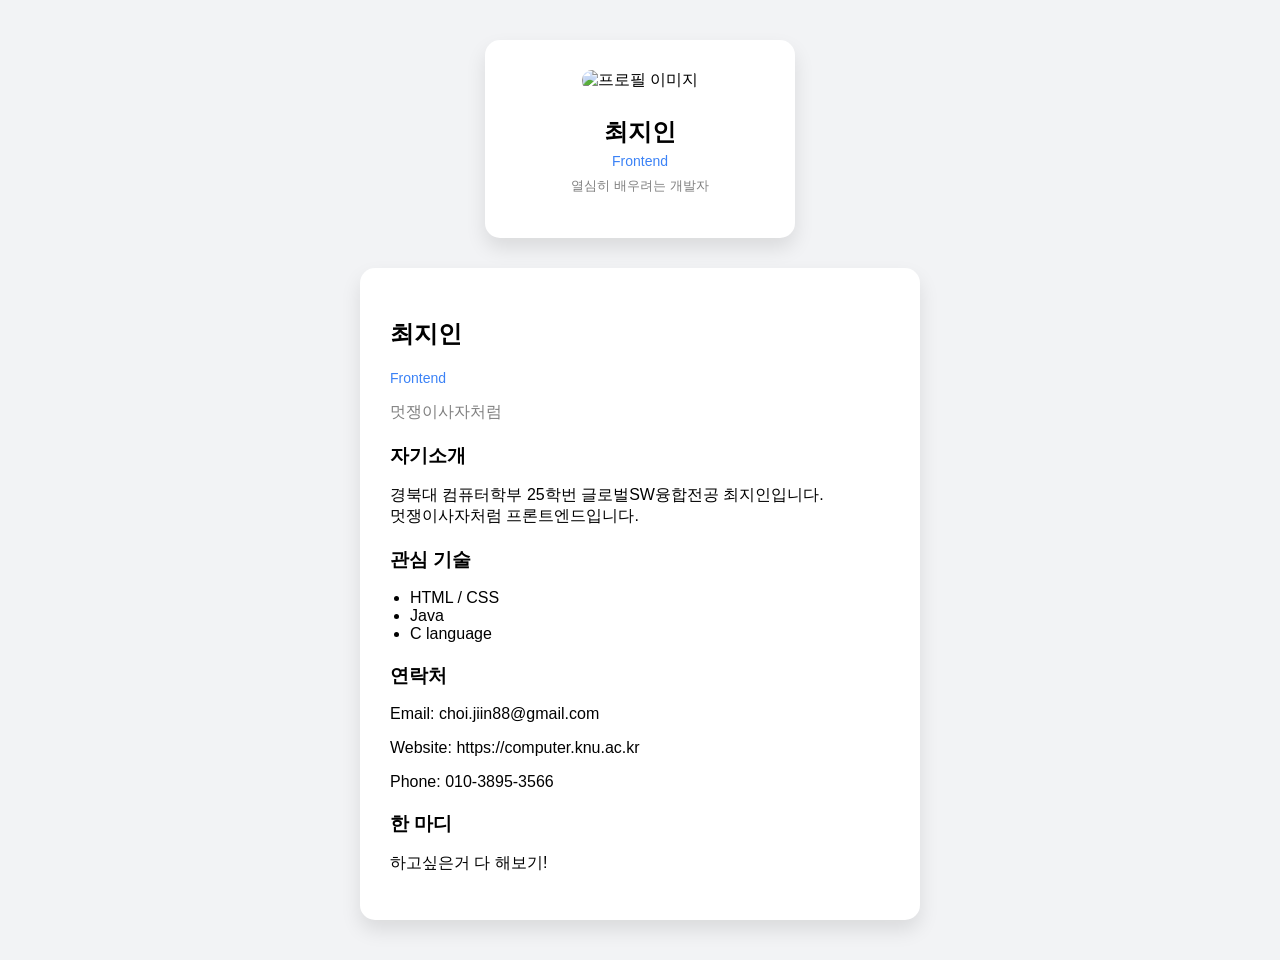
==== FE_0401/choiJiin/index.html @ bf5c5ad4 "최지인_0401 멋사 1주차 과제" ====
<!DOCTYPE html>
<html lang="ko">
<head>
    <meta charset="UTF-8">
    <title>자기소개 카드</title>
    <link rel="stylesheet" href="style.css">
</head>
<body>

<div class="container">
    <section class="card">
        <img src="https://i.pinimg.com/736x/8e/b9/d6/8eb9d602288494636c2d3934e9228238.jpg" alt="프로필 이미지" class="profile-img">

        <h2 class="name">최지인</h2>
        <p class="role">Frontend</p>
        <p class="intro">열심히 배우려는 개발자</p>
    </section>

    <!-- 상세 정보 -->
    <section class="detail">
        <h2>최지인</h2>
        <p class="role">Frontend</p>
        <p class="track">멋쟁이사자처럼</p>

        <div class="section">
            <h3>자기소개</h3>
            <p>경북대 컴퓨터학부 25학번 글로벌SW융합전공 최지인입니다.<br>멋쟁이사자처럼 프론트엔드입니다.</p>
        </div>

        <div class="section">
            <h3>관심 기술</h3>
            <ul>
                <li>HTML / CSS</li>
                <li>Java</li>
                <li>C language</li>
            </ul>
        </div>

        <div class="section">
            <h3>연락처</h3>
            <p>Email: choi.jiin88@gmail.com</p>
            <p>Website: https://computer.knu.ac.kr</p>
            <p>Phone: 010-3895-3566</p>
        </div>

        <div class="section">
            <h3>한 마디</h3>
            <p>하고싶은거 다 해보기!</p>
        </div>
    </section>

</div>

</body>
</html>
---- FE_0401/choiJiin/style.css ----
body {
    margin: 0;
    background-color: #f2f3f5;
    font-family: Arial, sans-serif;
}

.container {
    display: flex;
    flex-direction: column;
    align-items: center;
    padding: 40px;
    gap: 30px;
}

.card {
    background: white;
    padding: 30px;
    border-radius: 15px;
    width: 250px;
    text-align: center;
    box-shadow: 0 10px 20px rgba(0,0,0,0.1);
}

.profile-img {
    width: 120px;
    height: 120px;
    object-fit: cover;
    border-radius: 10px;
    margin-bottom: 15px;
}

.name {
    margin: 10px 0 5px;
}

.role {
    color: #3b82f6;
    font-size: 14px;
    margin: 0;
}

.intro {
    font-size: 13px;
    color: gray;
    margin-top: 8px;
}

/* 상세 영역 */
.detail {
    background: white;
    padding: 30px;
    border-radius: 15px;
    width: 500px;
    box-shadow: 0 10px 20px rgba(0,0,0,0.1);
}

.track {
    color: gray;
    margin-bottom: 20px;
}

.section {
    margin-top: 20px;
}

.section h3 {
    margin-bottom: 8px;
}

.section ul {
    padding-left: 20px;
}
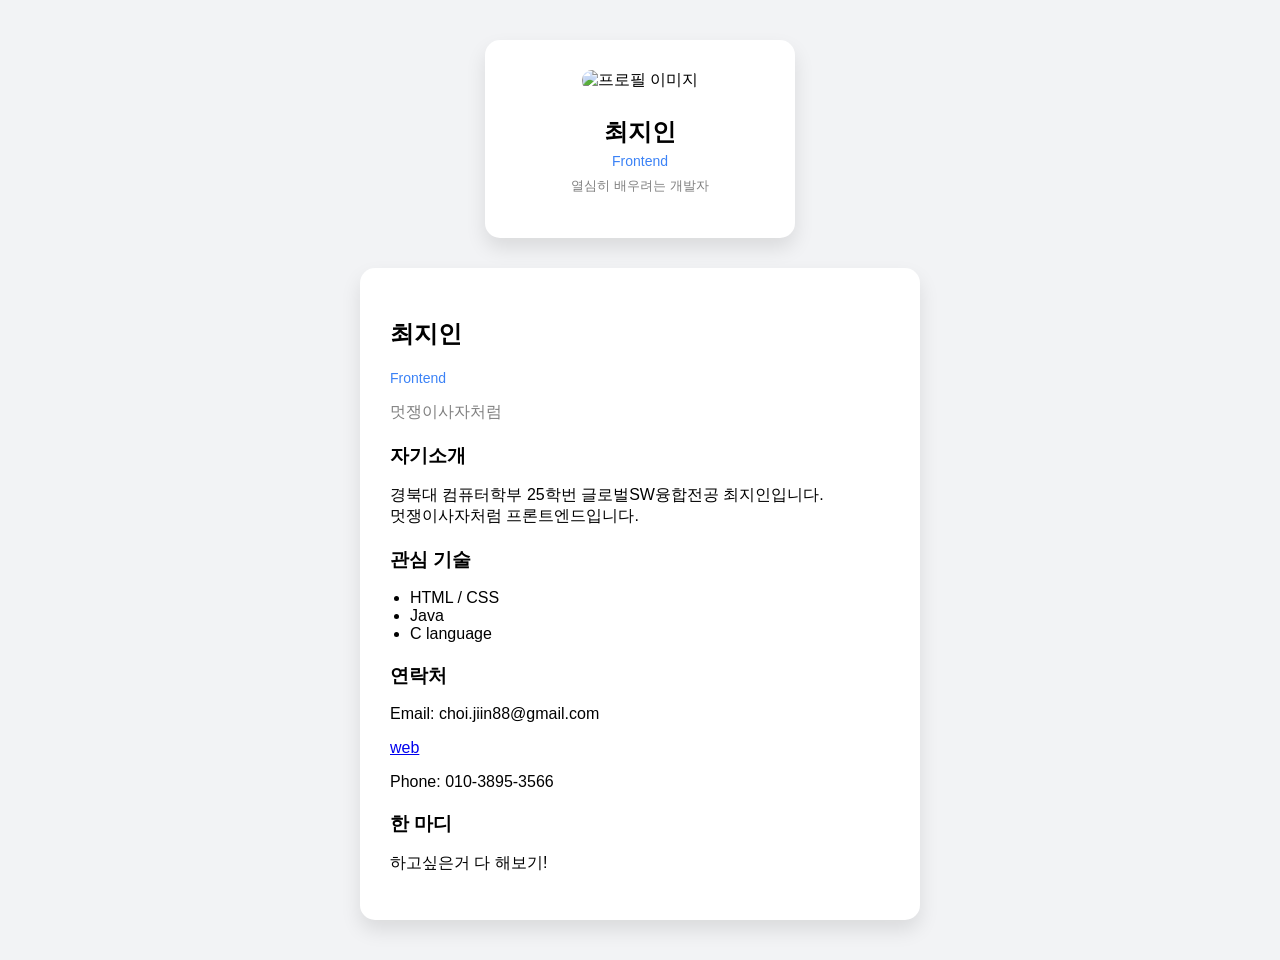
==== commit b5853d7b: "ChoiJiin_0525 2~4주차 과제 및 트러블슈팅 일지" ====
--- a/FE_0401/choiJiin/index.html
+++ b/FE_0401/choiJiin/index.html
@@ -39,7 +39,7 @@
         <div class="section">
             <h3>연락처</h3>
             <p>Email: choi.jiin88@gmail.com</p>
-            <p>Website: https://computer.knu.ac.kr</p>
+            <a href = "https://computer.knu.ac.kr" >web </a>
             <p>Phone: 010-3895-3566</p>
         </div>
 
